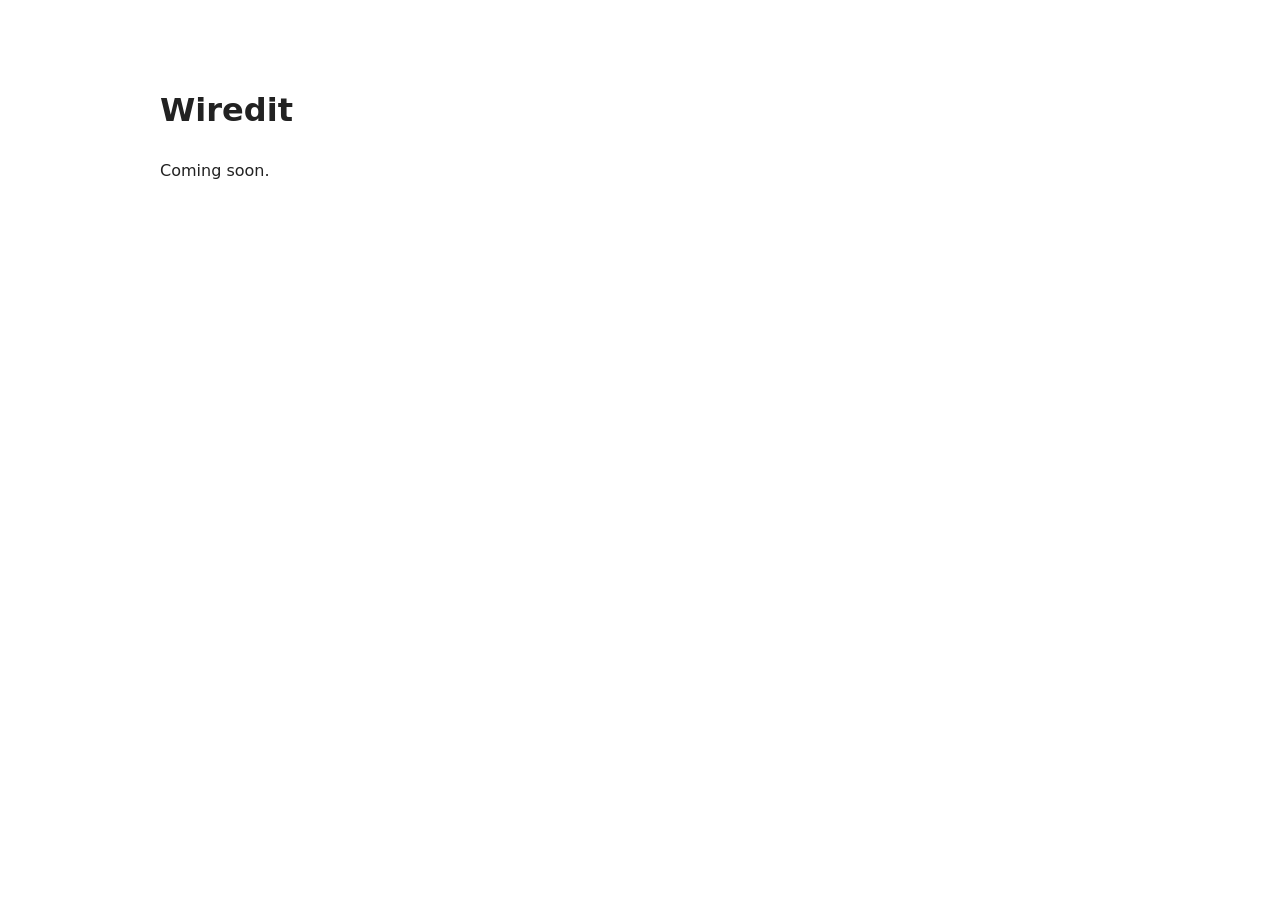
==== index.html @ 230661fe "Add blank website template" ====
<!doctype html>
<html lang="en">
  <head>
    <meta charset="utf-8">
    <meta name="viewport" content="width=device-width, initial-scale=1">
    <title>Wiredit</title>
    <style>
      body {
        max-width: 60rem;
        margin: 0 auto;
        padding: 4rem 1.5rem;
        font-family: system-ui, sans-serif;
        line-height: 1.6;
        color: #222;
        background: #fff;
      }
    </style>
  </head>
  <body>
    <main>
      <h1>Wiredit</h1>
      <p>Coming soon.</p>
      <!-- Add your content here. -->
    </main>
  </body>
</html>
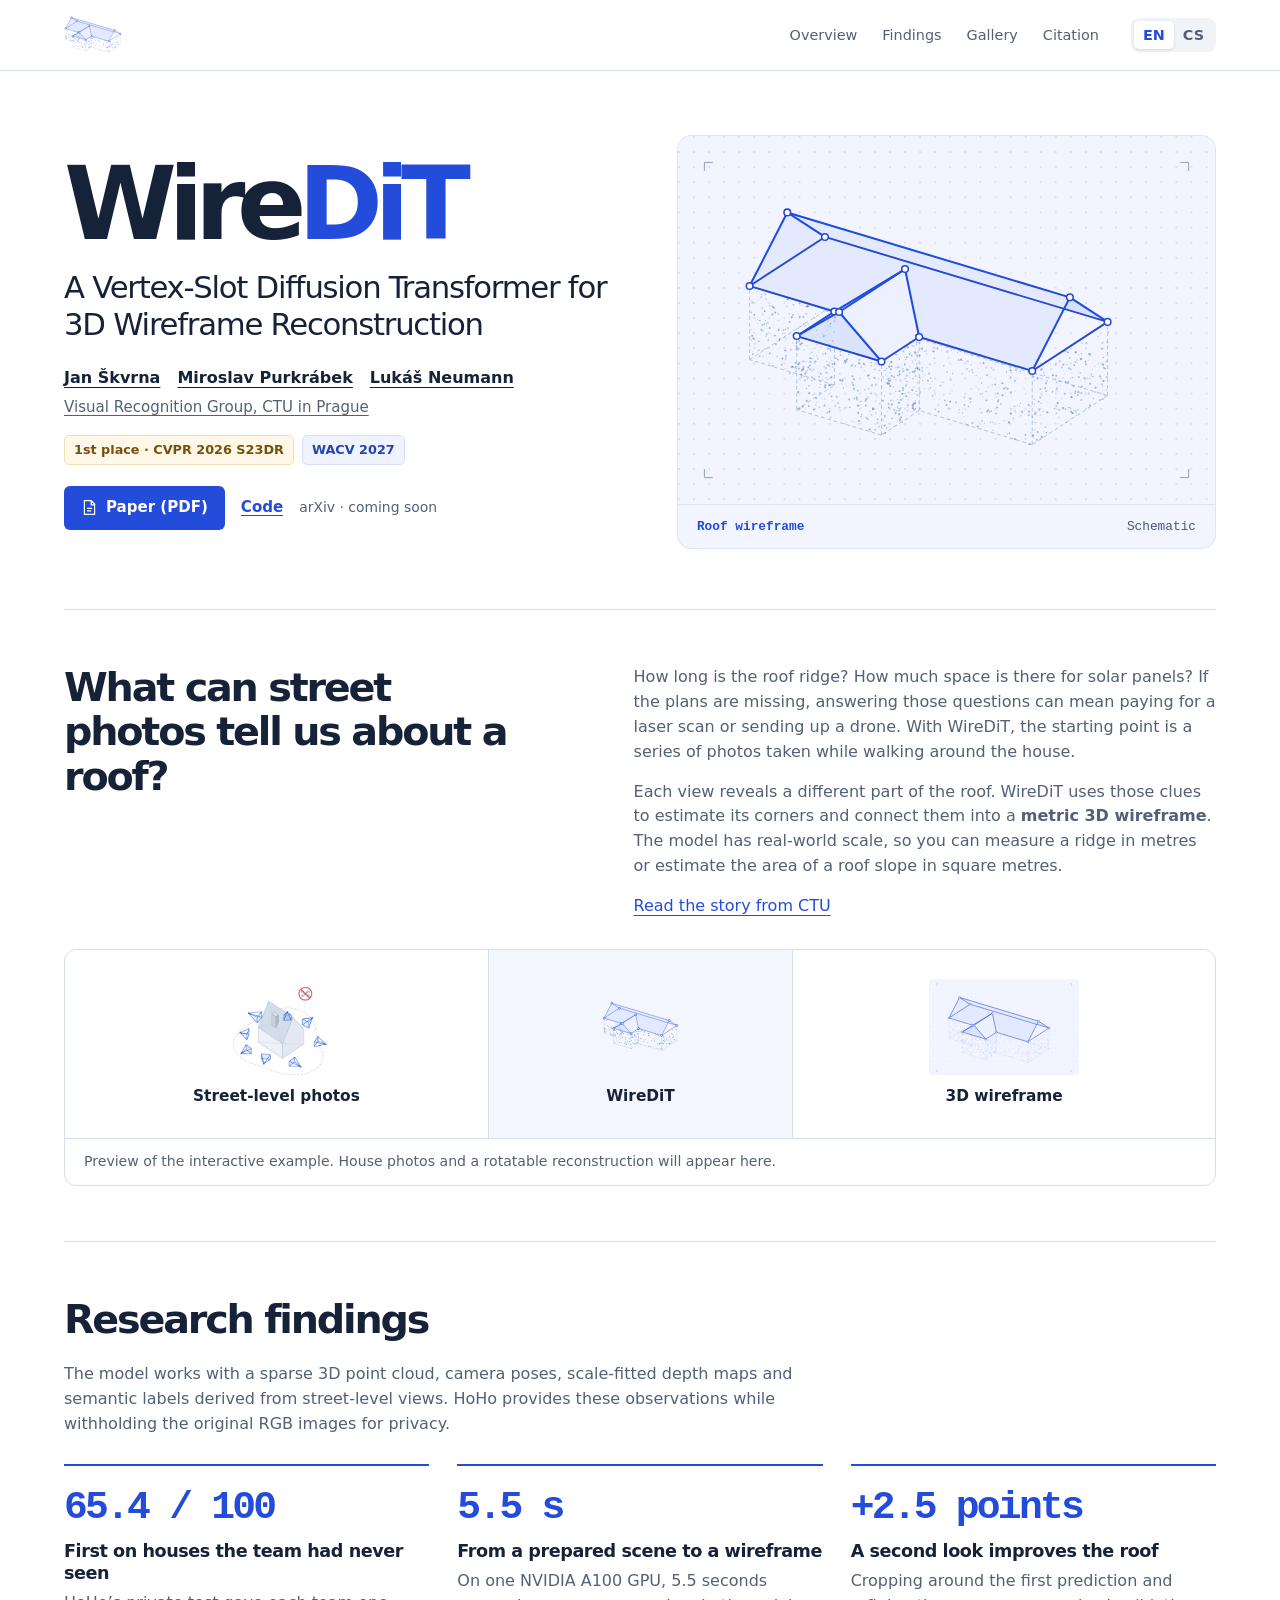
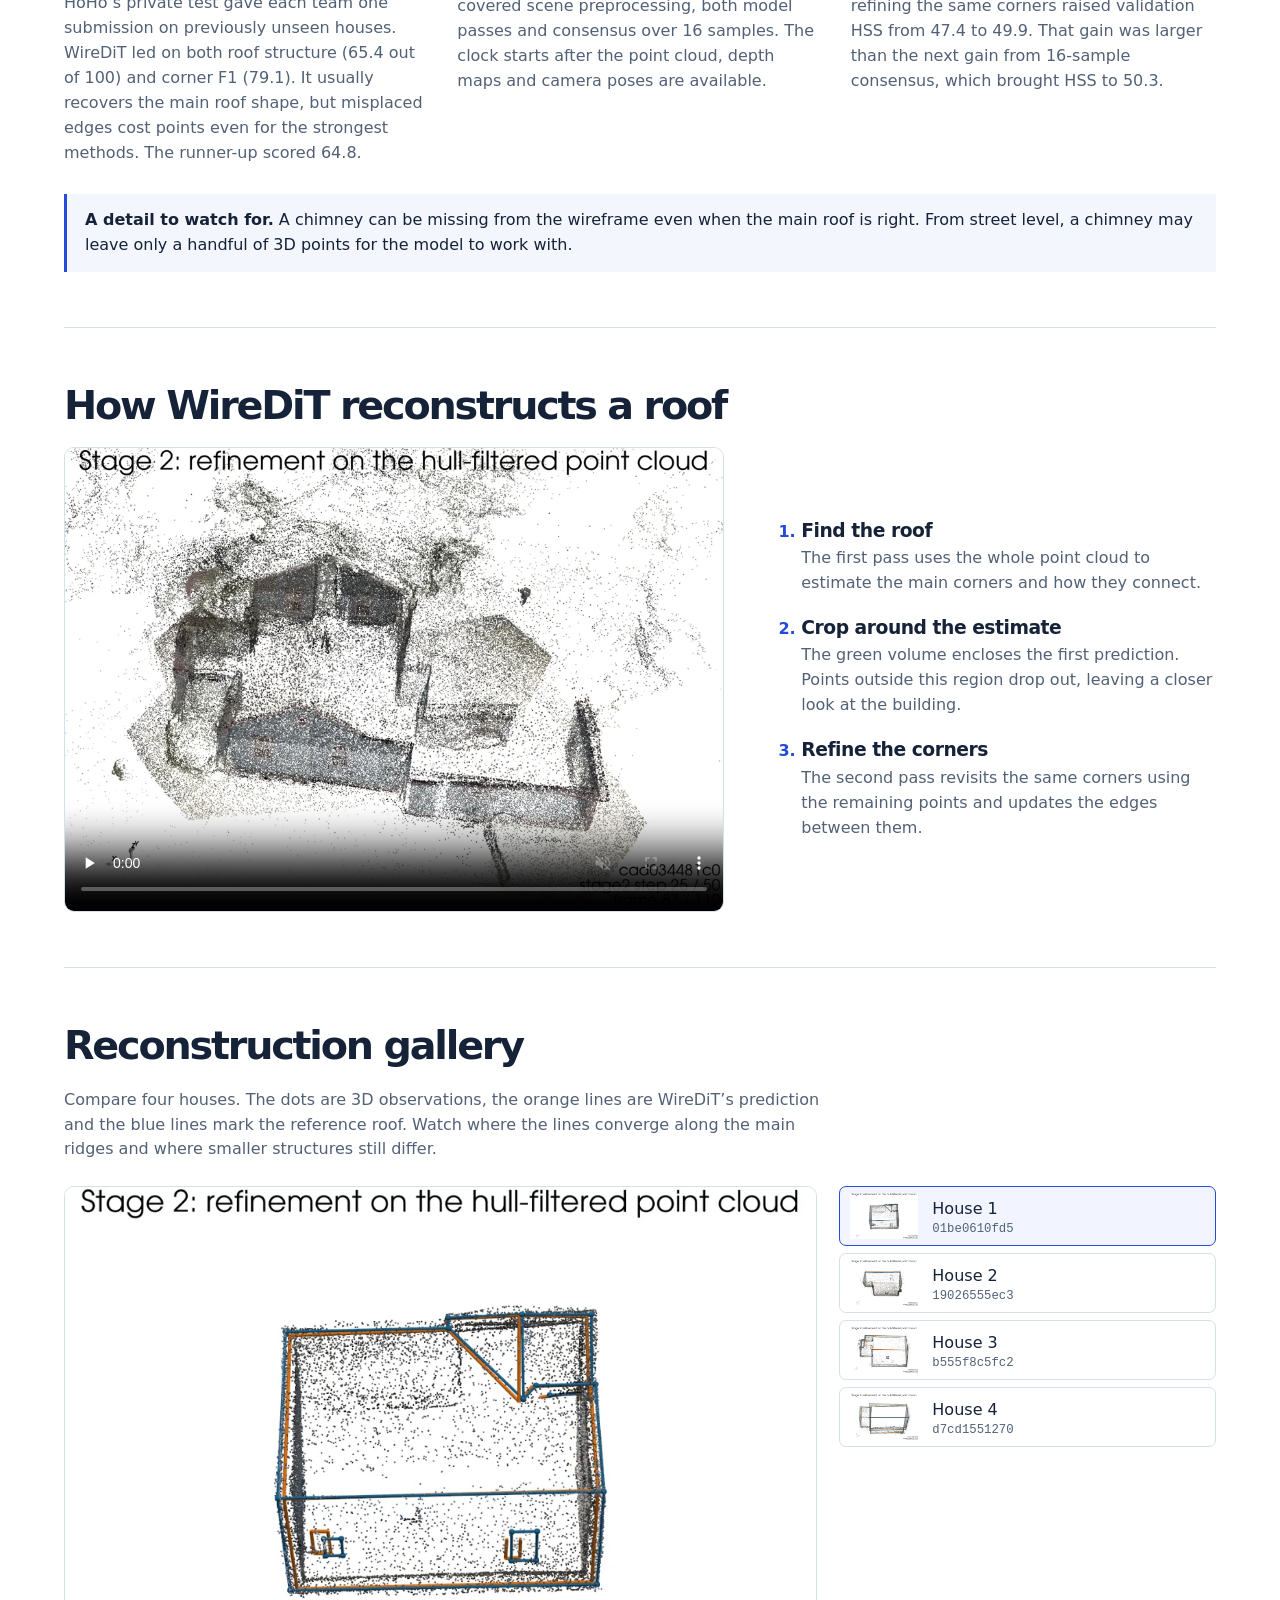
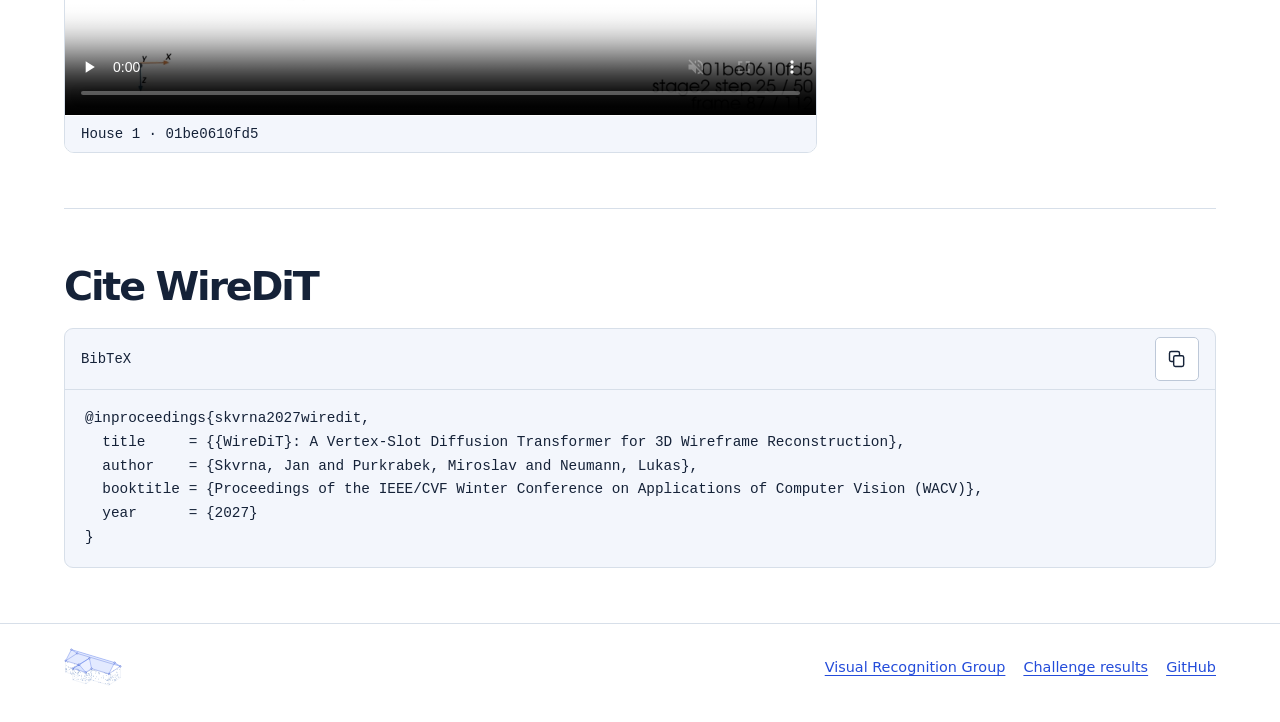
==== commit e983dc03: "Merge pull request #1 from MiraPurkrabek/main First draft of the webpage" ====
--- a/index.html
+++ b/index.html
@@ -1,26 +1,185 @@
 <!doctype html>
 <html lang="en">
-  <head>
-    <meta charset="utf-8">
-    <meta name="viewport" content="width=device-width, initial-scale=1">
-    <title>Wiredit</title>
-    <style>
-      body {
-        max-width: 60rem;
-        margin: 0 auto;
-        padding: 4rem 1.5rem;
-        font-family: system-ui, sans-serif;
-        line-height: 1.6;
-        color: #222;
-        background: #fff;
-      }
-    </style>
-  </head>
-  <body>
-    <main>
-      <h1>Wiredit</h1>
-      <p>Coming soon.</p>
-      <!-- Add your content here. -->
-    </main>
-  </body>
+<head>
+<meta charset="utf-8">
+<meta name="viewport" content="width=device-width,initial-scale=1">
+<title>WireDiT · A Vertex-Slot Diffusion Transformer for 3D Wireframe Reconstruction</title>
+<meta name="description" content="WireDiT reconstructs the corners and edges of a roof from street-level observations. Explore the method and watch it reconstruct five houses.">
+<link rel="icon" href="./assets/house.svg">
+<link rel="stylesheet" href="./style.css">
+<link rel="canonical" href="/WireDiT/">
+<link rel="alternate" hreflang="en" href="/WireDiT/">
+<link rel="alternate" hreflang="cs" href="/WireDiT/cs/">
+<script src="./language.js">
+</script>
+<script defer src="./site.js">
+</script>
+</head>
+<body>
+<header>
+<div class="wrap top">
+<a class="brand" href="#top" aria-label="WireDiT">
+<img alt="" src="./assets/house.svg"></a>
+<nav aria-label="Page sections">
+<a href="#overview">Overview</a>
+<a href="#findings">Findings</a>
+<a href="#gallery">Gallery</a>
+<a href="#citation">Citation</a>
+</nav>
+<div class="lang" aria-label="Language">
+<a data-lang="en" lang="en" aria-label="English" aria-current="true" href="./?lang=en">EN</a>
+<a data-lang="cs" lang="cs" aria-label="Čeština"  href="./cs/?lang=cs">CS</a>
+</div>
+</div>
+</header>
+<main class="wrap" id="top">
+<section class="hero">
+<div>
+<h1>Wire<span>DiT</span>
+</h1>
+<p class="subtitle">A Vertex-Slot Diffusion Transformer for 3D Wireframe Reconstruction</p>
+<div class="authors">
+<a href="https://jskvrna.github.io/">Jan Škvrna</a>
+<a href="https://mirapurkrabek.github.io/">Miroslav Purkrábek</a>
+<a href="https://cmp.felk.cvut.cz/~neumann/">Lukáš Neumann</a>
+</div>
+<a class="aff" href="https://vrg.fel.cvut.cz/">Visual Recognition Group, CTU in Prague</a>
+<div class="badges">
+<a class="badge award" href="https://s23dr.github.io/2026/prizes.html">1st place · CVPR 2026 S23DR</a>
+<span class="badge">WACV 2027</span>
+</div>
+<div class="actions">
+<a class="button" href="./assets/WireDiT.pdf">
+<svg viewBox="0 0 20 20" fill="none" stroke="currentColor" stroke-width="1.4" aria-hidden="true">
+<path d="M4 2h8l4 4v12H4z M12 2v5h4M7 11h6m-6 3h5"/>
+</svg>Paper (PDF)</a>
+<a class="code-link" href="https://huggingface.co/jskvrna/2026_s23dr">Code</a>
+<span class="pending">arXiv · coming soon</span>
+</div>
+</div>
+<figure>
+<img src="./assets/roof.svg" width="570" height="390" style="height:auto" alt="Axonometric drawing of a gabled roof with connected vertices and a sparse cloud of façade points.">
+<figcaption>
+<span class="blue-line">Roof wireframe</span>
+<span>Schematic</span>
+</figcaption>
+</figure>
+</section>
+<section id="overview" class="section">
+<div class="intro">
+<h2>What can street photos tell us about a roof?</h2>
+<div>
+<p>How long is the roof ridge? How much space is there for solar panels? If the plans are missing, answering those questions can mean paying for a laser scan or sending up a drone. With WireDiT, the starting point is a series of photos taken while walking around the house.</p>
+<p>Each view reveals a different part of the roof. WireDiT uses those clues to estimate its corners and connect them into a <strong>metric 3D wireframe</strong>. The model has real-world scale, so you can measure a ridge in metres or estimate the area of a roof slope in square metres.</p>
+<a href="https://cyber.felk.cvut.cz/news/phd-students-win-international-competition-with-ai-for-3d-roof-reconstruction/">Read the story from CTU</a>
+</div>
+</div>
+<figure class="pipeline">
+<div class="stages">
+<div class="stage">
+<img src="./assets/paper-capture.webp" alt="">
+<b>Street-level photos</b>
+</div>
+<div class="stage mid">
+<img alt="" src="./assets/house.svg">
+<b>WireDiT</b>
+</div>
+<div class="stage out">
+<img src="./assets/roof.svg" alt="">
+<b>3D wireframe</b>
+</div>
+</div>
+<figcaption>Preview of the interactive example. House photos and a rotatable reconstruction will appear here.</figcaption>
+</figure>
+</section>
+<section class="section" id="findings">
+<h2>Research findings</h2>
+<p>The model works with a sparse 3D point cloud, camera poses, scale-fitted depth maps and semantic labels derived from street-level views. HoHo provides these observations while withholding the original RGB images for privacy.</p>
+<div class="findings">
+<article class="finding">
+<strong>65.4 / 100</strong>
+<h3>First on houses the team had never seen</h3>
+<p>HoHo’s private test gave each team one submission on previously unseen houses. WireDiT led on both roof structure (65.4 out of 100) and corner F1 (79.1). It usually recovers the main roof shape, but misplaced edges cost points even for the strongest methods. The runner-up scored 64.8.</p>
+</article>
+<article class="finding">
+<strong>5.5 s</strong>
+<h3>From a prepared scene to a wireframe</h3>
+<p>On one NVIDIA A100 GPU, 5.5 seconds covered scene preprocessing, both model passes and consensus over 16 samples. The clock starts after the point cloud, depth maps and camera poses are available.</p>
+</article>
+<article class="finding">
+<strong>+2.5 points</strong>
+<h3>A second look improves the roof</h3>
+<p>Cropping around the first prediction and refining the same corners raised validation HSS from 47.4 to 49.9. That gain was larger than the next gain from 16-sample consensus, which brought HSS to 50.3.</p>
+</article>
+</div>
+<aside class="limit"><strong>A detail to watch for.</strong> A chimney can be missing from the wireframe even when the main roof is right. From street level, a chimney may leave only a handful of 3D points for the model to work with.</aside>
+</section>
+<section class="section" id="walkthrough">
+<h2 id="walk-title">How WireDiT reconstructs a roof</h2>
+<div class="walkthrough">
+<figure class="player"><video controls playsinline muted loop preload="none" aria-labelledby="walk-title" poster="./assets/cad034481c0.webp" src="./assets/cad034481c0.mp4"></video></figure>
+<ol><li><h3>Find the roof</h3><p>The first pass uses the whole point cloud to estimate the main corners and how they connect.</p></li><li><h3>Crop around the estimate</h3><p>The green volume encloses the first prediction. Points outside this region drop out, leaving a closer look at the building.</p></li><li><h3>Refine the corners</h3><p>The second pass revisits the same corners using the remaining points and updates the edges between them.</p></li></ol>
+</div>
+</section>
+<section class="section" id="gallery">
+<h2>Reconstruction gallery</h2>
+<p>Compare four houses. The dots are 3D observations, the orange lines are WireDiT’s prediction and the blue lines mark the reference roof. Watch where the lines converge along the main ridges and where smaller structures still differ.</p>
+<div class="gallery" data-assets="./assets/">
+<figure class="player">
+<video controls playsinline muted loop preload="none" aria-labelledby="scene-title" poster="./assets/01be0610fd5.webp" src="./assets/01be0610fd5.mp4">
+</video>
+<figcaption id="scene-title" aria-live="polite">House 1 · 01be0610fd5</figcaption>
+</figure>
+<div class="choices" role="group" aria-label="Select a reconstruction">
+<button type="button" data-id="01be0610fd5" data-label="House 1" aria-pressed="true">
+<img alt="" loading="lazy" src="./assets/01be0610fd5.webp">
+<span>House 1<small>01be0610fd5</small>
+</span>
+</button>
+<button type="button" data-id="19026555ec3" data-label="House 2" aria-pressed="false">
+<img alt="" loading="lazy" src="./assets/19026555ec3.webp">
+<span>House 2<small>19026555ec3</small>
+</span>
+</button>
+<button type="button" data-id="b555f8c5fc2" data-label="House 3" aria-pressed="false">
+<img alt="" loading="lazy" src="./assets/b555f8c5fc2.webp">
+<span>House 3<small>b555f8c5fc2</small>
+</span>
+</button>
+<button type="button" data-id="d7cd1551270" data-label="House 4" aria-pressed="false">
+<img alt="" loading="lazy" src="./assets/d7cd1551270.webp">
+<span>House 4<small>d7cd1551270</small>
+</span>
+</button>
+</div>
+</div>
+</section>
+<section class="section" id="citation">
+<h2>Cite WireDiT</h2>
+<div class="citation">
+<div class="cithead">
+<span>BibTeX</span>
+<span class="copy-tools"><span id="copy-feedback" role="status"></span><button id="copy" type="button" data-ok="Copied" data-fail="Select and copy below" aria-label="Copy citation" title="Copy citation"><svg width="20" height="20" viewBox="0 0 24 24" fill="none" stroke="currentColor" stroke-width="1.7" aria-hidden="true"><rect x="8" y="8" width="12" height="13" rx="2"/><path d="M15 8V5a2 2 0 0 0-2-2H5a2 2 0 0 0-2 2v8a2 2 0 0 0 2 2h3"/></svg></button></span>
+</div>
+<pre id="bib">@inproceedings{skvrna2027wiredit,
+  title     = {{WireDiT}: A Vertex-Slot Diffusion Transformer for 3D Wireframe Reconstruction},
+  author    = {Skvrna, Jan and Purkrabek, Miroslav and Neumann, Lukas},
+  booktitle = {Proceedings of the IEEE/CVF Winter Conference on Applications of Computer Vision (WACV)},
+  year      = {2027}
+}</pre>
+</div>
+</section>
+</main>
+<footer>
+<div class="wrap">
+<a class="brand" href="#top" aria-label="WireDiT">
+<img alt="" src="./assets/house.svg"></a>
+<div class="links">
+<a href="https://vrg.fel.cvut.cz/">Visual Recognition Group</a>
+<a href="https://s23dr.github.io/2026/prizes.html">Challenge results</a>
+<a href="https://github.com/jskvrna/WireDiT">GitHub</a>
+</div>
+</div>
+</footer>
+</body>
 </html>
--- a/style.css
+++ b/style.css
@@ -0,0 +1,572 @@
+:root {
+  color-scheme:light;
+  --ink:#152238;
+  --blue:#244cda;
+  --muted:#526176;
+  --line:#d7dfe9;
+  --panel:#f3f6fc;
+  --mono:ui-monospace,SFMono-Regular,Consolas,monospace;
+}
+* {
+  box-sizing:border-box;
+}
+html {
+  scroll-behavior:smooth;
+  scroll-padding-top:20px;
+}
+body {
+  margin:0;
+  background:#fff;
+  color:var(--ink);
+  font:16px/1.56 system-ui,-apple-system,BlinkMacSystemFont,"Segoe UI",sans-serif;
+}
+a {
+  color:var(--blue);
+  text-underline-offset:.22em;
+}
+a:hover {
+  text-decoration:underline;
+}
+button,a {
+  touch-action:manipulation;
+}
+button {
+  cursor:pointer;
+  font:inherit;
+}
+a:focus-visible,button:focus-visible,summary:focus-visible {
+  outline:3px solid #f79538;
+  outline-offset:4px;
+}
+.wrap {
+  width:min(1180px,90%);
+  margin:auto;
+}
+header {
+  border-bottom:1px solid var(--line);
+}
+.top {
+  min-height:70px;
+  display:flex;
+  align-items:center;
+  gap:32px;
+}
+.brand {
+  display:inline-flex;
+  align-items:center;
+  gap:9px;
+  font-weight:780;
+  letter-spacing:-.045em;
+  color:var(--ink);
+  font-size:1.24rem;
+  text-decoration:none;
+}
+.brand img {
+  width:30px;
+}
+nav {
+  display:flex;
+  gap:25px;
+  margin-left:auto;
+}
+nav a,.lang a {
+  color:var(--muted);
+  font-size:.9rem;
+  text-decoration:none;
+}
+.lang {
+  display:flex;
+  padding:3px;
+  background:#f0f3f8;
+  border-radius:8px;
+}
+.lang a {
+  padding:3px 9px;
+  border-radius:5px;
+  font-weight:640;
+}
+.lang [aria-current] {
+  color:var(--blue);
+  background:white;
+  box-shadow:0 1px 3px #15223820;
+}
+.hero {
+  display:grid;
+  grid-template-columns:1.03fr 1fr;
+  align-items:center;
+  gap:5%;
+  padding:64px 0 60px;
+}
+.hero h1 {
+  font-size:clamp(4rem,8vw,7.5rem);
+  line-height:.98;
+  letter-spacing:-.083em;
+  margin:0 0 15px;
+  font-weight:750;
+}
+.hero h1 span {
+  color:var(--blue);
+}
+.subtitle {
+  font-size:clamp(1.45rem,2.4vw,2.1rem);
+  line-height:1.18;
+  letter-spacing:-.041em;
+  font-weight:540;
+  margin:0 0 24px;
+  max-width:28ch;
+}
+.authors {
+  display:flex;
+  flex-wrap:wrap;
+  gap:4px 17px;
+}
+.authors a {
+  font-weight:620;
+  color:var(--ink);
+}
+.aff {
+  display:inline-block;
+  color:var(--muted);
+  font-size:.94rem;
+  margin:5px 0 16px;
+}
+.badges,.actions {
+  display:flex;
+  gap:8px;
+  align-items:center;
+  flex-wrap:wrap;
+}
+.badge {
+  font-size:.8rem;
+  font-weight:650;
+  text-decoration:none;
+  border:1px solid #d6e0fc;
+  border-radius:5px;
+  padding:4px 9px;
+  background:#eef3ff;
+  color:#2345ad;
+}
+.award {
+  background:#fff7e7;
+  border-color:#efdfb5;
+  color:#77500c;
+}
+.actions {
+  margin-top:21px;
+  gap:16px;
+}
+.button {
+  display:inline-flex;
+  align-items:center;
+  gap:8px;
+  background:var(--blue);
+  color:white;
+  padding:10px 17px;
+  border-radius:6px;
+  font-weight:630;
+  font-size:.94rem;
+  text-decoration:none;
+}
+.button:hover {
+  background:#193bad;
+  text-decoration:none;
+}
+.button svg {
+  width:17px;
+}
+.pending {
+  color:var(--muted);
+  font-size:.87rem;
+}
+.hero figure {
+  margin:0;
+  background:#f2f5ff;
+  border:1px solid #dbe4fb;
+  border-radius:14px;
+  overflow:hidden;
+}
+.hero figure img {
+  width:100%;
+  display:block;
+}
+.hero figcaption {
+  padding:12px 19px;
+  border-top:1px solid #dde4f6;
+  display:flex;
+  gap:15px;
+  justify-content:space-between;
+  font:.8rem/1.5 var(--mono);
+  color:#465879;
+}
+.blue-line {
+  font-weight:700;
+  color:var(--blue);
+}
+.section {
+  padding:55px 0;
+  border-top:1px solid var(--line);
+}
+h2 {
+  font-size:clamp(1.85rem,3.1vw,2.75rem);
+  letter-spacing:-.055em;
+  line-height:1.12;
+  margin:0 0 20px;
+  font-weight:670;
+}
+h3 {
+  line-height:1.25;
+  letter-spacing:-.025em;
+}
+.intro {
+  display:grid;
+  grid-template-columns:1fr 1.22fr;
+  gap:8%;
+  align-items:start;
+}
+.intro h2 {
+  max-width:18ch;
+}
+.intro p,.section>p {
+  margin:0 0 15px;
+  max-width:75ch;
+  color:var(--muted);
+}
+.pipeline {
+  margin:30px 0 0;
+  border:1px solid var(--line);
+  border-radius:12px;
+  overflow:hidden;
+}
+.stages {
+  display:grid;
+  grid-template-columns:1fr .72fr 1fr;
+}
+.stage {
+  display:flex;
+  flex-direction:column;
+  align-items:center;
+  justify-content:center;
+  min-height:188px;
+  padding:18px;
+  gap:10px;
+  text-align:center;
+}
+.stage+.stage {
+  border-left:1px solid var(--line);
+}
+.stage img {
+  height:96px;
+  max-width:100%;
+  object-fit:contain;
+}
+.stage.mid {
+  background:var(--panel);
+}
+.stage.mid img {
+  height:52px;
+  margin:22px 0;
+}
+.stage b {
+  font-size:.96rem;
+}
+.stage.out img {
+  width:150px;
+  object-fit:cover;
+  border-radius:4px;
+}
+.pipeline figcaption {
+  padding:12px 19px;
+  border-top:1px solid var(--line);
+  font-size:.88rem;
+  color:var(--muted);
+}
+.findings {
+  display:grid;
+  grid-template-columns:repeat(3,1fr);
+  gap:28px;
+  margin-top:27px;
+}
+.finding {
+  border-top:2px solid var(--blue);
+  padding-top:18px;
+}
+.finding strong {
+  display:block;
+  font:600 clamp(1.8rem,3.1vw,2.75rem)/1.2 var(--mono);
+  color:var(--blue);
+  letter-spacing:-.07em;
+}
+.finding h3 {
+  font-size:1.1rem;
+  margin:10px 0 6px;
+}
+.finding p {
+  margin:0;
+  color:var(--muted);
+}
+.gallery {
+  display:grid;
+  grid-template-columns:2fr 1fr;
+  gap:22px;
+  margin-top:24px;
+}
+.player {
+  border:1px solid var(--line);
+  border-radius:10px;
+  overflow:hidden;
+  align-self:start;
+  margin:0;
+  background:white;
+}
+.player video {
+  display:block;
+  width:100%;
+  aspect-ratio:1280/900;
+}
+.player figcaption {
+  background:var(--panel);
+  padding:10px 16px;
+  font: .88rem var(--mono);
+}
+.choices {
+  display:flex;
+  flex-direction:column;
+  gap:7px;
+}
+.choices button {
+  display:flex;
+  align-items:center;
+  gap:14px;
+  text-align:left;
+  border:1px solid var(--line);
+  border-radius:7px;
+  background:white;
+  color:var(--ink);
+  padding:6px 10px;
+}
+.choices button[aria-pressed=true] {
+  border-color:var(--blue);
+  background:#f2f5ff;
+}
+.choices img {
+  width:68px;
+  height:46px;
+  object-fit:cover;
+}
+.choices small {
+  display:block;
+  color:var(--muted);
+  font: .77rem var(--mono);
+}
+.citation {
+  background:var(--panel);
+  border:1px solid var(--line);
+  border-radius:9px;
+  overflow:hidden;
+}
+.cithead {
+  display:flex;
+  justify-content:space-between;
+  align-items:center;
+  border-bottom:1px solid var(--line);
+  padding:8px 16px;
+  font: .87rem var(--mono);
+}
+.cithead button {
+  background:white;
+  border:1px solid #bdc8d8;
+  border-radius:5px;
+  padding:5px 11px;
+  color:var(--ink);
+}
+pre {
+  font: .9rem/1.65 var(--mono);
+  padding:17px 20px;
+  margin:0;
+  white-space:pre-wrap;
+  overflow-wrap:anywhere;
+}
+footer {
+  border-top:1px solid var(--line);
+  padding:24px 0 35px;
+  color:var(--muted);
+}
+footer .wrap {
+  display:flex;
+  align-items:center;
+  justify-content:space-between;
+  gap:18px;
+  flex-wrap:wrap;
+}
+footer a {
+  font-size:.9rem;
+}
+footer .links {
+  display:flex;
+  gap:18px;
+  flex-wrap:wrap;
+}
+@media(max-width:850px) {
+  .hero {
+    gap:3%;
+    padding:44px 0;
+  }
+  .findings {
+    gap:17px;
+  }
+  .top {
+    gap:18px;
+  }
+  nav {
+    gap:15px;
+  }
+  .intro {
+    gap:4%;
+  }
+  .gallery {
+    grid-template-columns:1.7fr 1fr;
+  }
+}
+@media(max-width:680px) {
+  .wrap {
+    width:90%;
+  }
+  .top {
+    min-height:58px;
+    flex-wrap:wrap;
+    gap:0;
+  }
+  .lang {
+    margin-left:auto;
+  }
+  nav {
+    order:3;
+    flex-basis:100%;
+    justify-content:space-between;
+    margin:0;
+    padding:7px 0 10px;
+    gap:5px;
+  }
+  .brand,.lang {
+    margin-top:9px;
+  }
+  .hero {
+    grid-template-columns:1fr;
+    gap:26px;
+    padding:36px 0;
+  }
+  .hero figure {
+    width:100%;
+  }
+  .hero figure img {
+    max-height:300px;
+  }
+  .section {
+    padding:36px 0;
+  }
+  .intro,.gallery,.findings {
+    grid-template-columns:1fr;
+    gap:15px;
+  }
+  .intro h2 {
+    max-width:none;
+    margin-bottom:0;
+  }
+  .stage {
+    padding:8px;
+    min-height:125px;
+  }
+  .stage img {
+    height:61px;
+  }
+  .stage.mid img {
+    height:35px;
+    margin:13px 0;
+  }
+  .stage b {
+    font-size:.82rem;
+  }
+  .stages {
+    grid-template-columns:1fr .8fr 1fr;
+  }
+  .choices {
+    display:grid;
+    grid-template-columns:repeat(auto-fit,minmax(125px,1fr));
+  }
+  .choices img {
+    width:40px;
+    height:31px;
+  }
+  .choices button {
+    padding:5px;
+    gap:5px;
+  }
+  .choices small {
+    font-size:.65rem;
+  }
+  .findings {
+    gap:24px;
+  }
+  .authors {
+    gap:3px 12px;
+  }
+}
+@media(prefers-reduced-motion:reduce) {
+  html {
+    scroll-behavior:auto;
+  }
+}
+.limit {
+  margin-top: 28px;
+  padding: 14px 18px;
+  border-left: 3px solid var(--blue);
+  background: var(--panel);
+}
+.walkthrough {
+  display: grid;
+  grid-template-columns: 1.5fr 1fr;
+  gap: clamp(20px, 4vw, 52px);
+  align-items: center;
+}
+.walkthrough ol {
+  padding-left: 1.6em;
+  margin: 0;
+}
+.walkthrough li::marker {
+  color: var(--blue);
+  font-weight: 650;
+}
+.walkthrough h3 {
+  margin: 0 0 4px;
+}
+.walkthrough li + li {
+  margin-top: 20px;
+}
+.walkthrough p {
+  margin: 0;
+  color: var(--muted);
+}
+@media (max-width: 680px) {
+  .walkthrough {
+    grid-template-columns: 1fr;
+  }
+}
+.brand img {
+  width: 58px;
+  display: block;
+}
+.code-link {
+  font-size: .94rem;
+  font-weight: 630;
+}
+.copy-tools {
+  display: inline-flex;
+  align-items: center;
+  gap: .7rem;
+}
+#copy {
+  display: inline-grid;
+  place-items: center;
+  min-height: 44px;
+  min-width: 44px;
+}
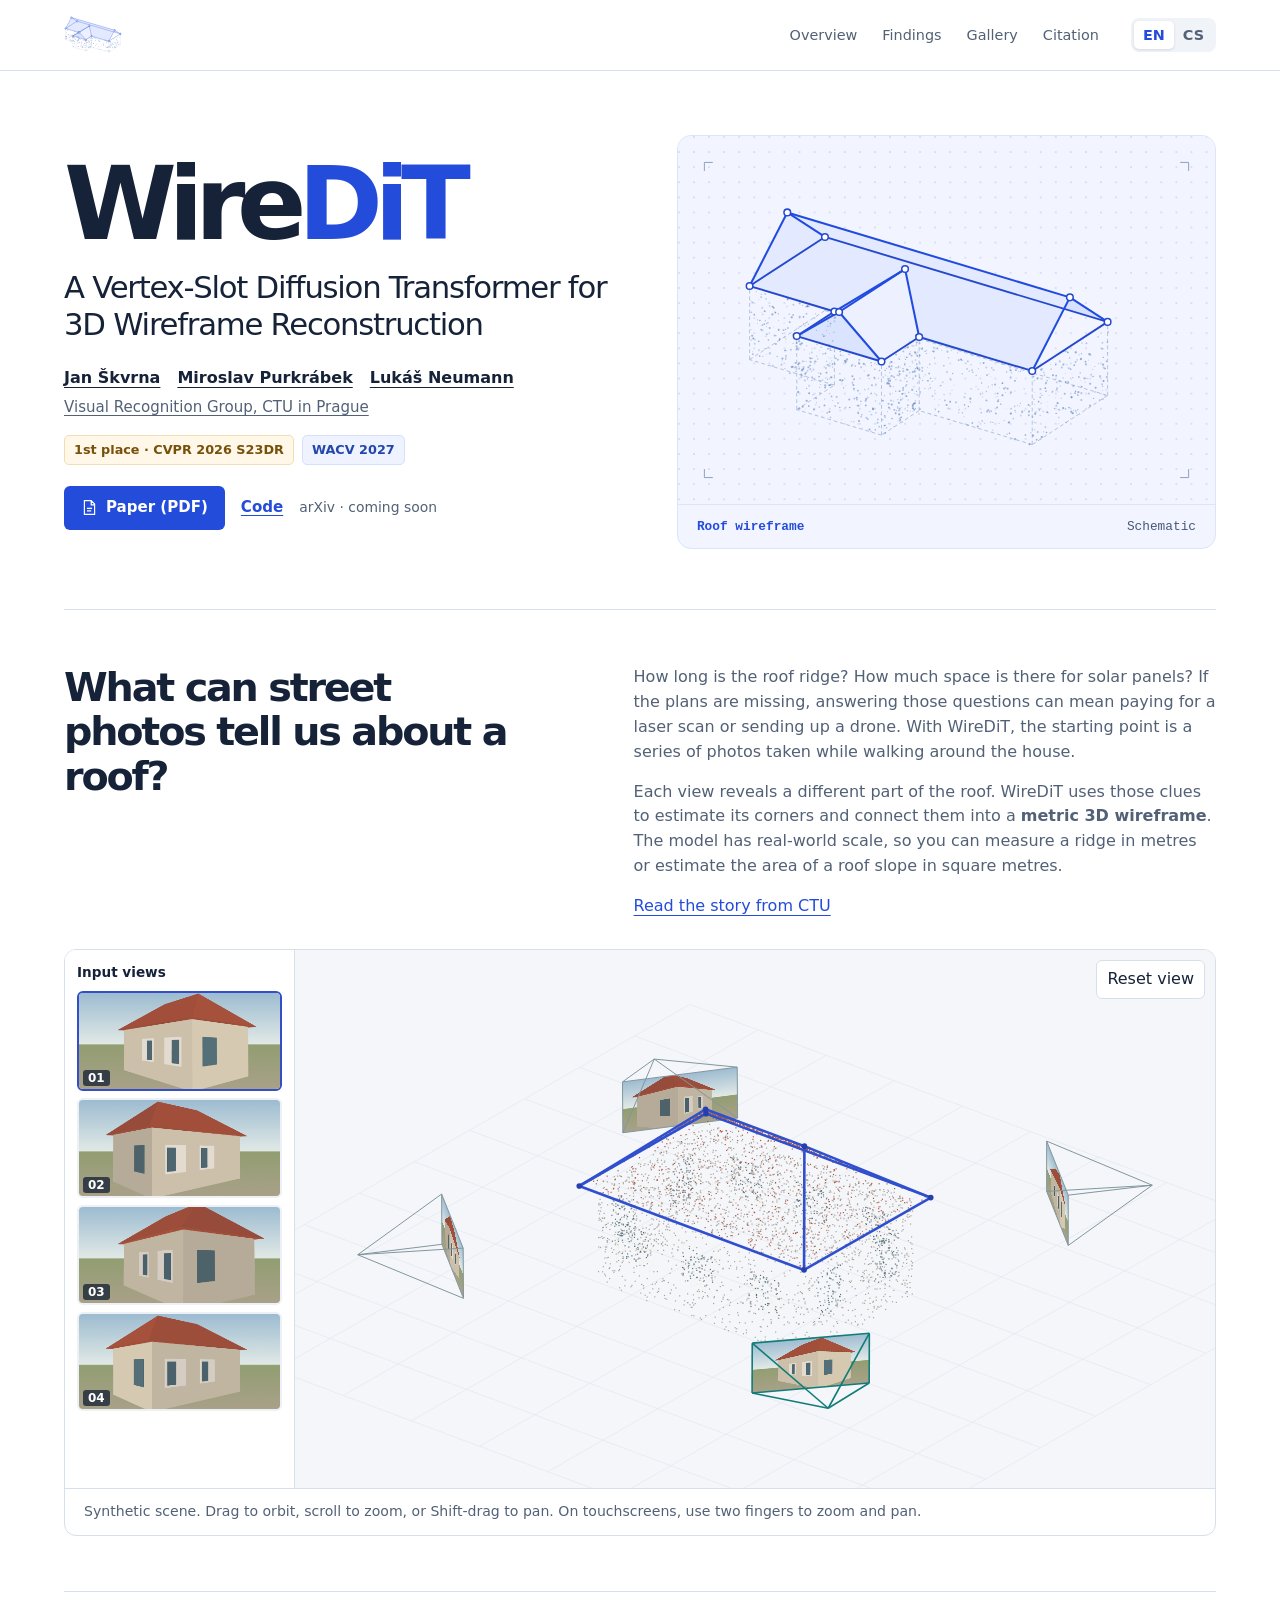
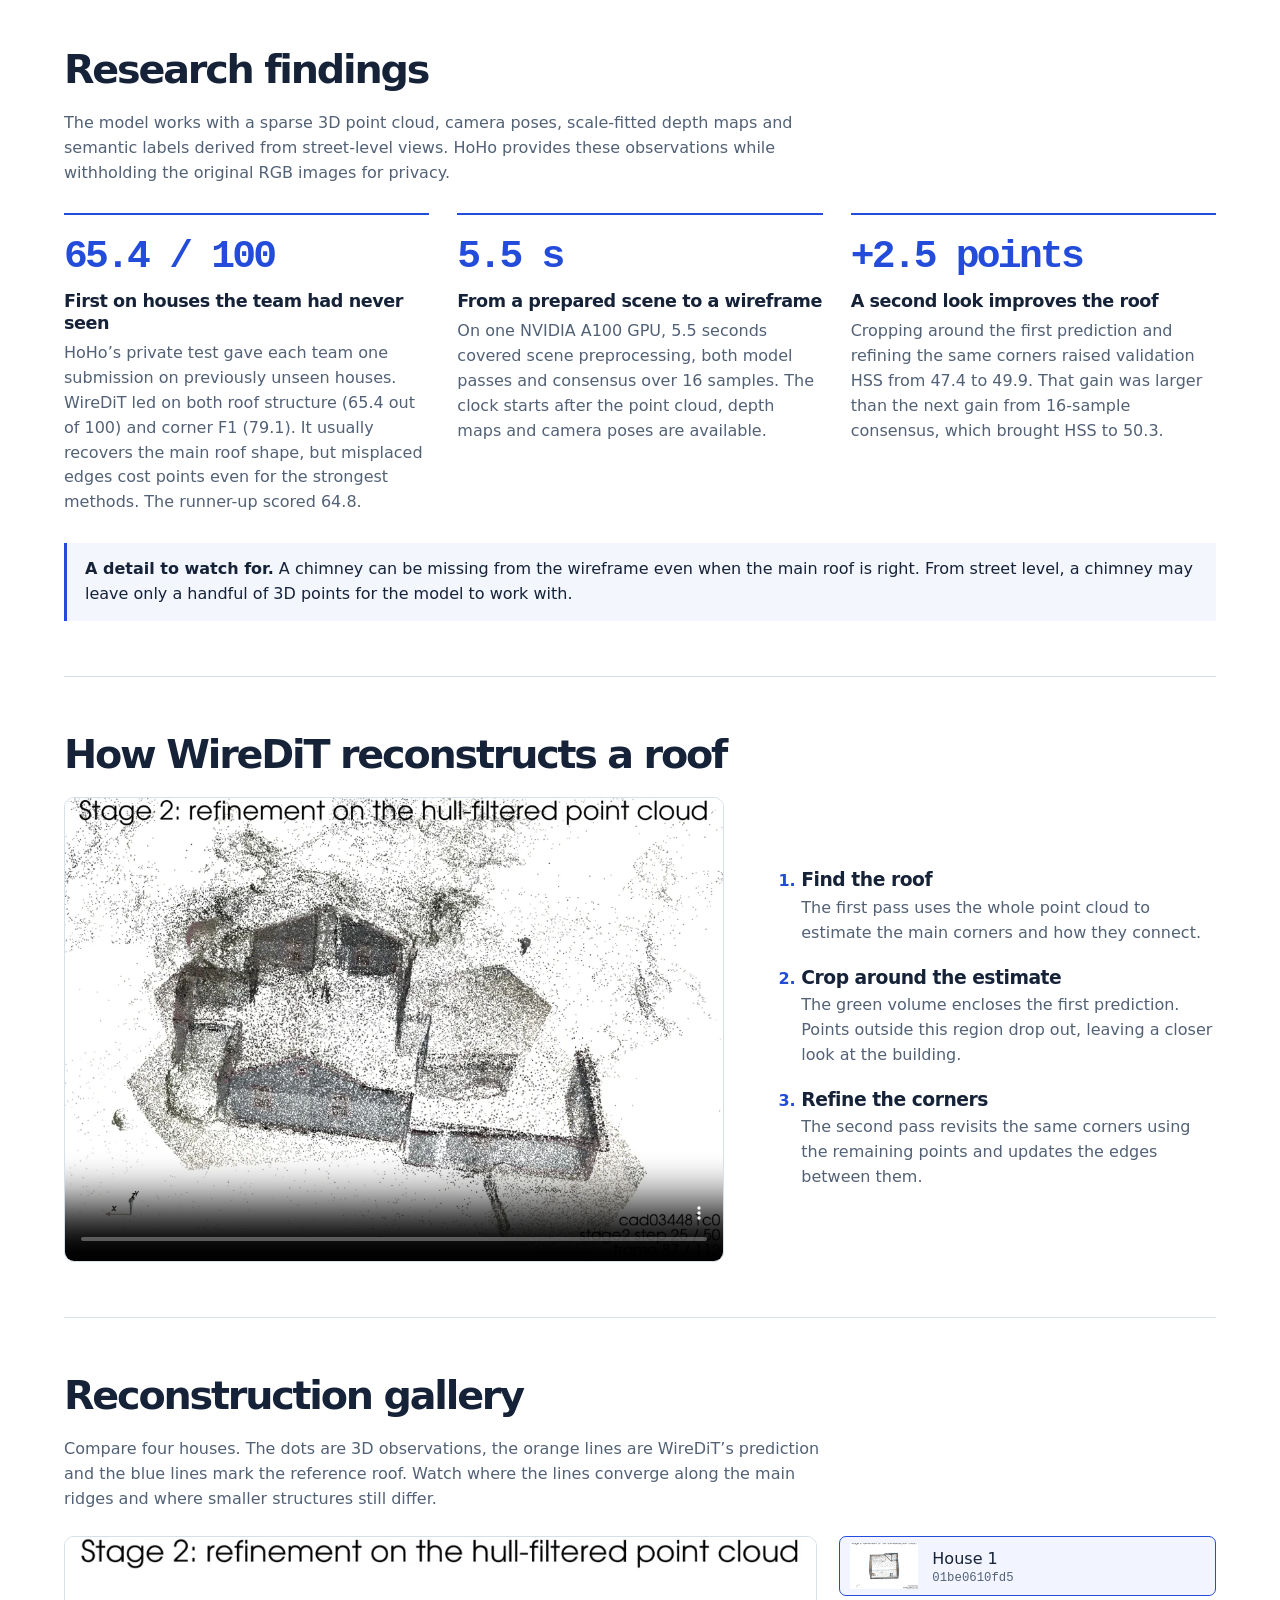
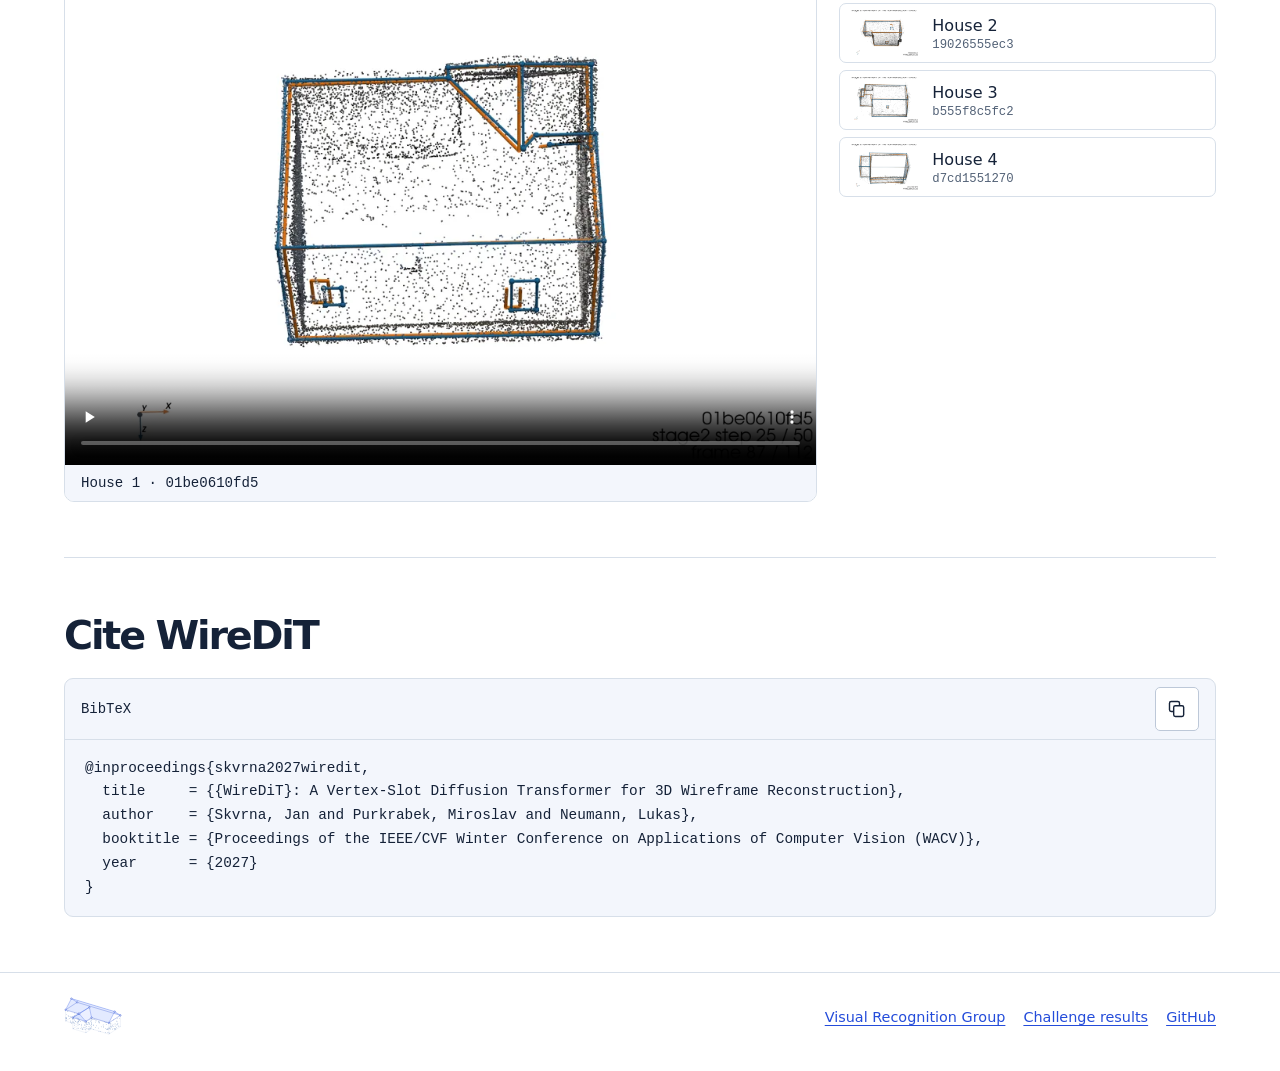
==== commit cd7b3119: "Merge pull request #3 from MiraPurkrabek/main Replace overview placeholder with an interactive synth" ====
--- a/index.html
+++ b/index.html
@@ -74,23 +74,11 @@
 <a href="https://cyber.felk.cvut.cz/news/phd-students-win-international-competition-with-ai-for-3d-roof-reconstruction/">Read the story from CTU</a>
 </div>
 </div>
-<figure class="pipeline">
-<div class="stages">
-<div class="stage">
-<img src="./assets/paper-capture.webp" alt="">
-<b>Street-level photos</b>
-</div>
-<div class="stage mid">
-<img alt="" src="./assets/house.svg">
-<b>WireDiT</b>
-</div>
-<div class="stage out">
-<img src="./assets/roof.svg" alt="">
-<b>3D wireframe</b>
-</div>
-</div>
-<figcaption>Preview of the interactive example. House photos and a rotatable reconstruction will appear here.</figcaption>
-</figure>
+<figure class="pipeline" id="reconstruction">
+<div class="recon-layout"><div class="recon-rail"><strong>Input views</strong><div class="recon-photos"></div></div>
+<div class="recon-stage"><canvas tabindex="0" aria-label="Interactive 3D reconstruction" aria-describedby="recon-help"></canvas><button type="button" class="recon-reset">Reset view</button></div></div>
+<figcaption id="recon-help">Synthetic scene. Drag to orbit, scroll to zoom, or Shift-drag to pan. On touchscreens, use two fingers to zoom and pan.</figcaption></figure>
+<script defer src="./viewer.js"></script>
 </section>
 <section class="section" id="findings">
 <h2>Research findings</h2>
--- a/style.css
+++ b/style.css
@@ -570,3 +570,17 @@
   min-height: 44px;
   min-width: 44px;
 }
+
+.recon-layout { display:grid; grid-template-columns:20% minmax(0,1fr); background:#f4f6fa; }
+.recon-rail { padding:12px; background:white; border-right:1px solid var(--line); }
+.recon-rail strong { display:block; font-size:.85rem; margin-bottom:8px; }
+.recon-photos { display:grid; gap:7px; }
+.recon-photos button { position:relative; display:block; padding:0; overflow:hidden; border:2px solid transparent; background:#edf1f6; border-radius:6px; cursor:pointer; }
+.recon-photos button[aria-pressed=true] { border-color:#344ec7; }
+.recon-photos canvas { display:block; width:100%; aspect-ratio:2.1; }
+.recon-photos span { position:absolute; bottom:3px; left:4px; color:white; background:#192436c9; padding:1px 5px; border-radius:3px; font:600 12px system-ui; }
+.recon-stage { position:relative; min-height:clamp(340px,42vw,540px); }
+.recon-stage canvas { position:absolute; inset:0; width:100%; height:100%; touch-action:none; cursor:grab; }
+.recon-stage canvas:active { cursor:grabbing; }
+.recon-reset { position:absolute; top:10px; right:10px; border:1px solid var(--line); background:white; color:var(--ink); padding:6px 10px; border-radius:6px; cursor:pointer; }
+@media(max-width:600px){.recon-rail{padding:6px 3px}.recon-rail strong{font-size:.75rem}.recon-photos canvas{aspect-ratio:1.25;object-fit:cover}.recon-layout{grid-template-columns:22% minmax(0,1fr)}}
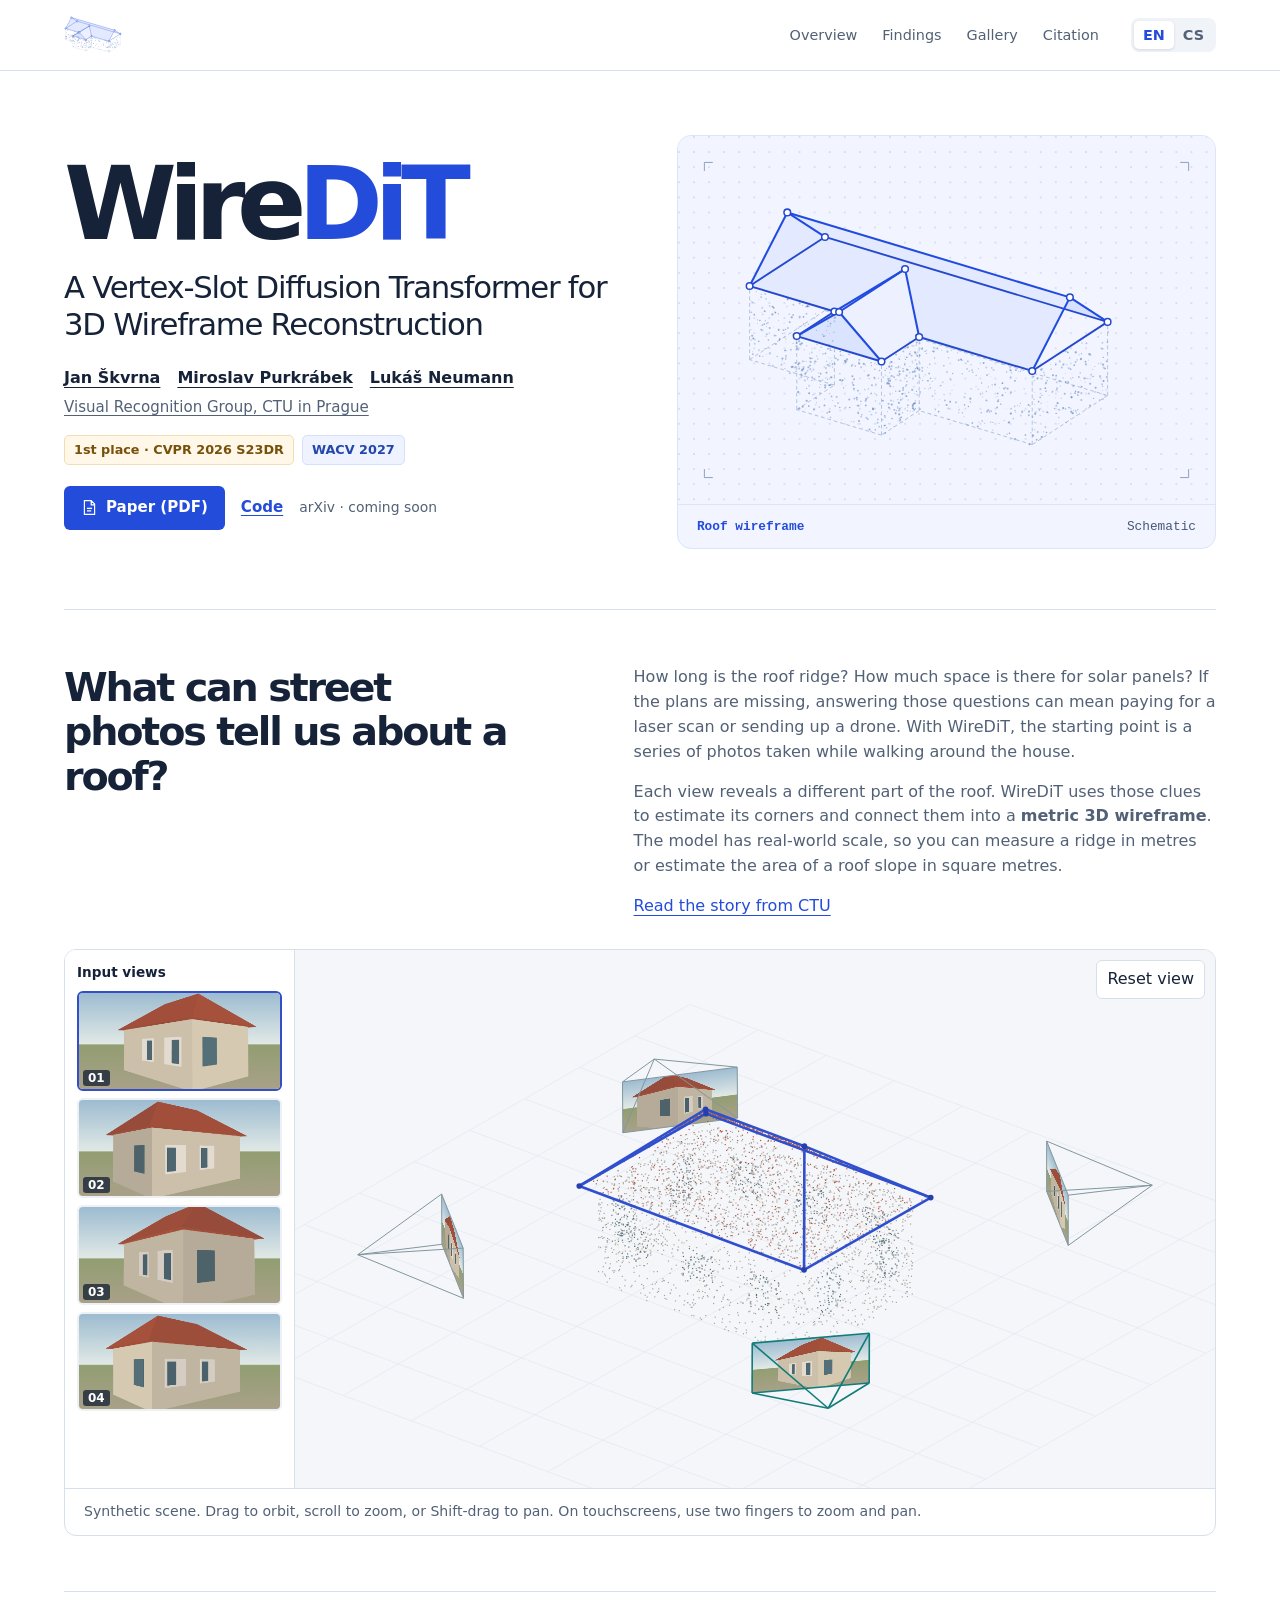
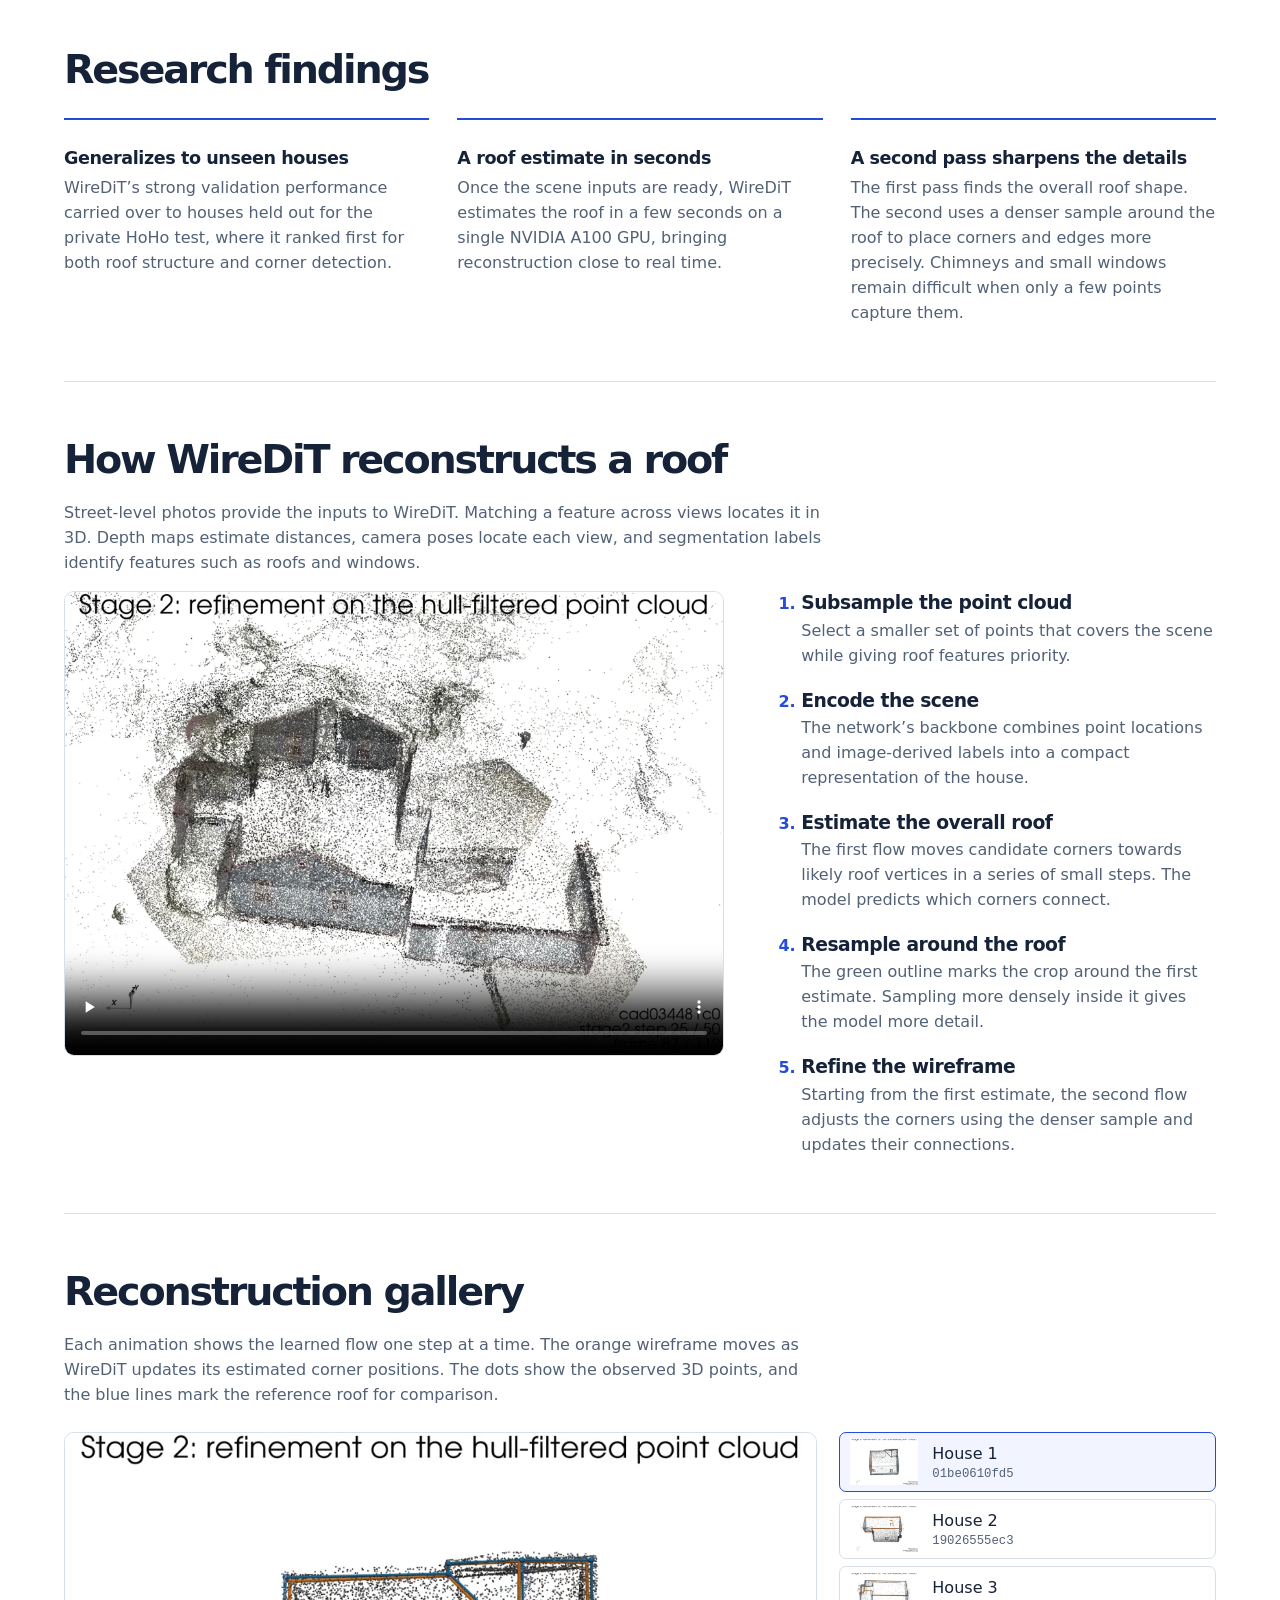
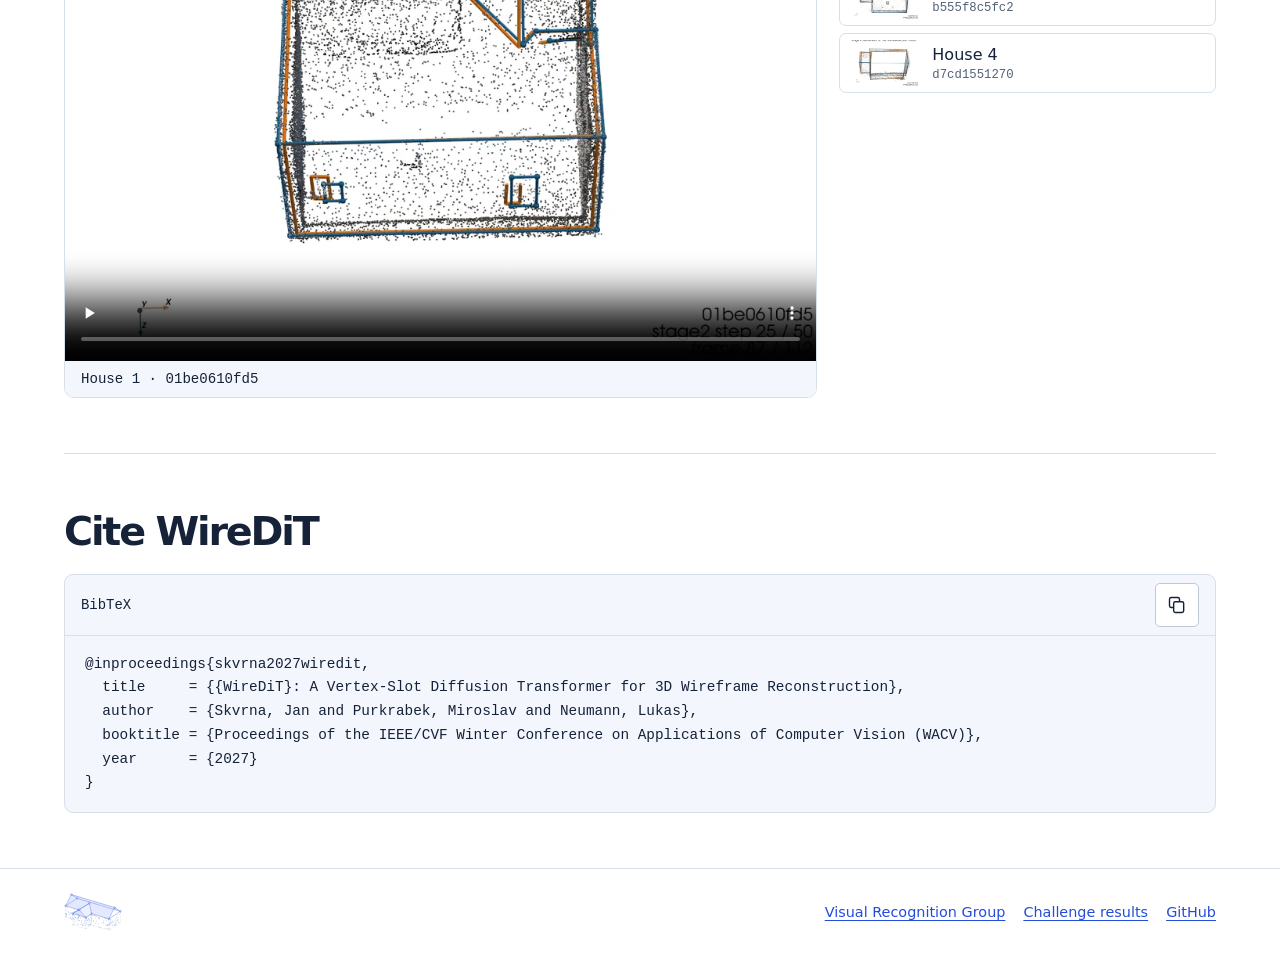
==== commit 6f439490: "Merge pull request #4 from MiraPurkrabek/main Explain generalization, two-stage reconstruction and g" ====
--- a/index.html
+++ b/index.html
@@ -82,36 +82,29 @@
 </section>
 <section class="section" id="findings">
 <h2>Research findings</h2>
-<p>The model works with a sparse 3D point cloud, camera poses, scale-fitted depth maps and semantic labels derived from street-level views. HoHo provides these observations while withholding the original RGB images for privacy.</p>
 <div class="findings">
-<article class="finding">
-<strong>65.4 / 100</strong>
-<h3>First on houses the team had never seen</h3>
-<p>HoHo’s private test gave each team one submission on previously unseen houses. WireDiT led on both roof structure (65.4 out of 100) and corner F1 (79.1). It usually recovers the main roof shape, but misplaced edges cost points even for the strongest methods. The runner-up scored 64.8.</p>
-</article>
-<article class="finding">
-<strong>5.5 s</strong>
-<h3>From a prepared scene to a wireframe</h3>
-<p>On one NVIDIA A100 GPU, 5.5 seconds covered scene preprocessing, both model passes and consensus over 16 samples. The clock starts after the point cloud, depth maps and camera poses are available.</p>
-</article>
-<article class="finding">
-<strong>+2.5 points</strong>
-<h3>A second look improves the roof</h3>
-<p>Cropping around the first prediction and refining the same corners raised validation HSS from 47.4 to 49.9. That gain was larger than the next gain from 16-sample consensus, which brought HSS to 50.3.</p>
-</article>
+<article class="finding"><h3>Generalizes to unseen houses</h3><p>WireDiT’s strong validation performance carried over to houses held out for the private HoHo test, where it ranked first for both roof structure and corner detection.</p></article>
+<article class="finding"><h3>A roof estimate in seconds</h3><p>Once the scene inputs are ready, WireDiT estimates the roof in a few seconds on a single NVIDIA A100 GPU, bringing reconstruction close to real time.</p></article>
+<article class="finding"><h3>A second pass sharpens the details</h3><p>The first pass finds the overall roof shape. The second uses a denser sample around the roof to place corners and edges more precisely. Chimneys and small windows remain difficult when only a few points capture them.</p></article>
 </div>
-<aside class="limit"><strong>A detail to watch for.</strong> A chimney can be missing from the wireframe even when the main roof is right. From street level, a chimney may leave only a handful of 3D points for the model to work with.</aside>
 </section>
 <section class="section" id="walkthrough">
 <h2 id="walk-title">How WireDiT reconstructs a roof</h2>
+<p>Street-level photos provide the inputs to WireDiT. Matching a feature across views locates it in 3D. Depth maps estimate distances, camera poses locate each view, and segmentation labels identify features such as roofs and windows.</p>
 <div class="walkthrough">
 <figure class="player"><video controls playsinline muted loop preload="none" aria-labelledby="walk-title" poster="./assets/cad034481c0.webp" src="./assets/cad034481c0.mp4"></video></figure>
-<ol><li><h3>Find the roof</h3><p>The first pass uses the whole point cloud to estimate the main corners and how they connect.</p></li><li><h3>Crop around the estimate</h3><p>The green volume encloses the first prediction. Points outside this region drop out, leaving a closer look at the building.</p></li><li><h3>Refine the corners</h3><p>The second pass revisits the same corners using the remaining points and updates the edges between them.</p></li></ol>
+<ol>
+<li><h3>Subsample the point cloud</h3><p>Select a smaller set of points that covers the scene while giving roof features priority.</p></li>
+<li><h3>Encode the scene</h3><p>The network’s backbone combines point locations and image-derived labels into a compact representation of the house.</p></li>
+<li><h3>Estimate the overall roof</h3><p>The first flow moves candidate corners towards likely roof vertices in a series of small steps. The model predicts which corners connect.</p></li>
+<li><h3>Resample around the roof</h3><p>The green outline marks the crop around the first estimate. Sampling more densely inside it gives the model more detail.</p></li>
+<li><h3>Refine the wireframe</h3><p>Starting from the first estimate, the second flow adjusts the corners using the denser sample and updates their connections.</p></li>
+</ol>
 </div>
 </section>
 <section class="section" id="gallery">
 <h2>Reconstruction gallery</h2>
-<p>Compare four houses. The dots are 3D observations, the orange lines are WireDiT’s prediction and the blue lines mark the reference roof. Watch where the lines converge along the main ridges and where smaller structures still differ.</p>
+<p>Each animation shows the learned flow one step at a time. The orange wireframe moves as WireDiT updates its estimated corner positions. The dots show the observed 3D points, and the blue lines mark the reference roof for comparison.</p>
 <div class="gallery" data-assets="./assets/">
 <figure class="player">
 <video controls playsinline muted loop preload="none" aria-labelledby="scene-title" poster="./assets/01be0610fd5.webp" src="./assets/01be0610fd5.mp4">
